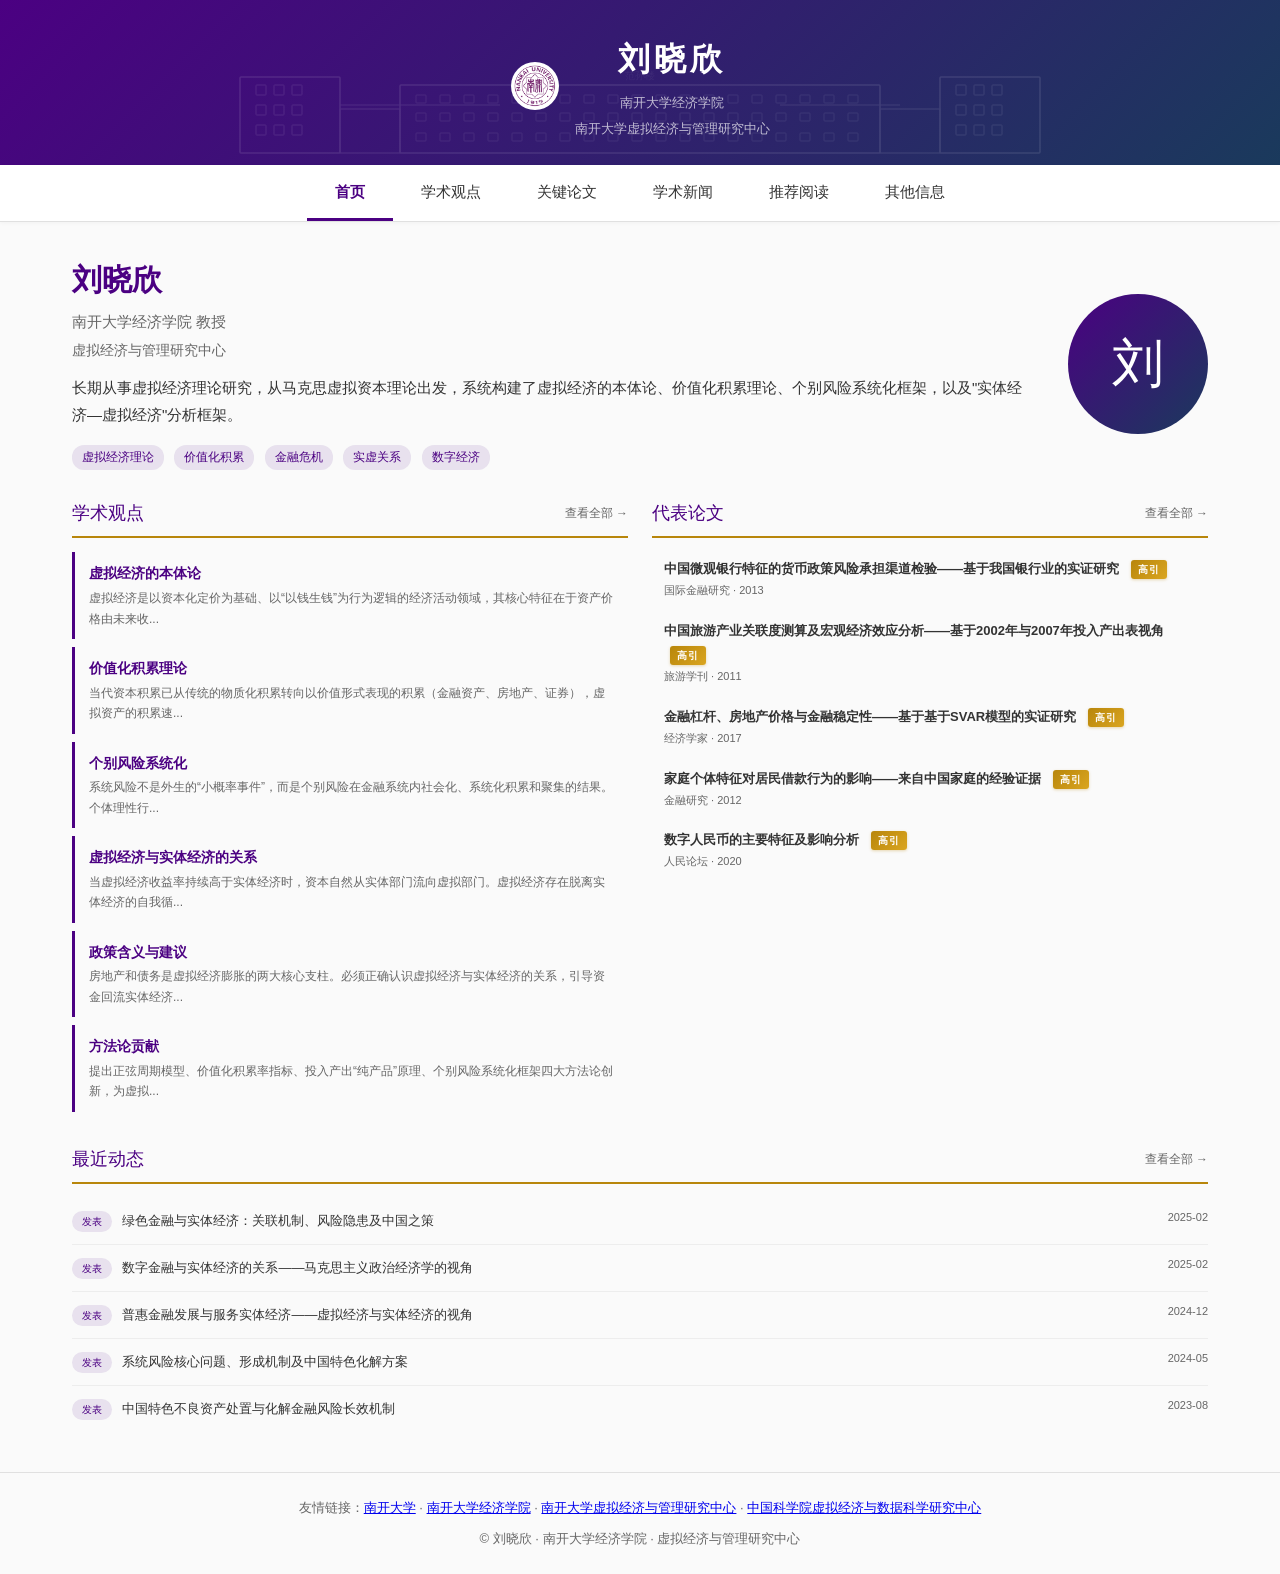
==== index.html @ 4fb9054a "Initial deploy: 刘晓欣学术网站 Co-Authored-By: Claude Opus 4.6 <noreply@anthropic.com>" ====
<!DOCTYPE html>
<html lang="zh-CN">
<head>
  <meta charset="UTF-8">
  <meta name="viewport" content="width=device-width, initial-scale=1.0">
  <title>刘晓欣 — 南开大学经济学院</title>
  <link rel="stylesheet" href="css/style.css">
  <style>
    .hero { display:flex; gap:36px; align-items:center; flex-wrap:wrap; padding:32px 0 24px; }
    .hero-text { flex:1; min-width:280px; }
    .hero-text h2 { font-family:'SimSun','Songti SC',serif; font-size:30px; color:var(--primary); margin-bottom:4px; }
    .hero-text .affil { font-size:15px; color:var(--text-light); margin-bottom:4px; }
    .hero-text .center-name { font-size:14px; color:var(--text-light); margin-bottom:12px; }
    .hero-text .desc { font-size:15px; color:var(--text); line-height:1.8; margin-bottom:14px; }
    .hero-avatar { flex:0 0 140px; }
    .hero-avatar img, .hero-avatar div { width:140px; height:140px; border-radius:50%; object-fit:cover; }
    .home-grid { display:grid; grid-template-columns:1fr 1fr; gap:24px; margin-bottom:28px; }
    .home-grid .full { grid-column:1 / -1; }
    .home-section-title { font-family:'SimSun','Songti SC',serif; font-size:18px; color:var(--primary); margin-bottom:14px; padding-bottom:8px; border-bottom:2px solid var(--accent); display:flex; justify-content:space-between; align-items:center; }
    .home-section-title a { font-size:12px; color:var(--text-light); text-decoration:none; font-weight:400; }
    .home-section-title a:hover { color:var(--primary); }
    .view-item { padding:10px 14px; border-left:3px solid var(--primary); margin-bottom:8px; cursor:pointer; transition:background 0.2s; }
    .view-item:hover { background:rgba(75,0,130,0.04); }
    .view-item .vi-title { font-size:14px; font-weight:600; color:var(--primary); }
    .view-item .vi-sub { font-size:12px; color:var(--text-light); margin-top:2px; }
    .paper-item { padding:8px 12px; border-radius:6px; margin-bottom:6px; cursor:pointer; transition:background 0.2s; }
    .paper-item:hover { background:rgba(75,0,130,0.04); }
    .paper-item .pi-title { font-size:13px; font-weight:600; color:var(--text); line-height:1.4; }
    .pi-title-wrap { display:flex; align-items:baseline; gap:6px; flex-wrap:wrap; }
    .paper-item .pi-meta { font-size:11px; color:var(--text-light); margin-top:2px; }
    .news-item { display:flex; justify-content:space-between; align-items:flex-start; padding:8px 0; border-bottom:1px solid rgba(0,0,0,0.05); }
    .news-item:last-child { border-bottom:none; }
    .news-item .ni-left { flex:1; }
    .news-item .ni-title { font-size:13px; color:var(--text); line-height:1.4; }
    .news-item .ni-date { font-size:11px; color:var(--text-light); margin-top:2px; white-space:nowrap; margin-left:12px; }
    @media (max-width:768px) { .home-grid { grid-template-columns:1fr; } .hero { flex-direction:column-reverse; text-align:center; } }
  </style>
</head>
<body>
  <div id="site-header"></div>

  <div class="container">
    <div class="hero">
      <div class="hero-text">
        <h2>刘晓欣</h2>
        <div class="affil">南开大学经济学院 教授</div>
        <div class="center-name">虚拟经济与管理研究中心</div>
        <div class="desc">长期从事虚拟经济理论研究，从马克思虚拟资本理论出发，系统构建了虚拟经济的本体论、价值化积累理论、个别风险系统化框架，以及"实体经济—虚拟经济"分析框架。</div>
        <div>
          <span class="tag tag-primary">虚拟经济理论</span>
          <span class="tag tag-primary">价值化积累</span>
          <span class="tag tag-primary">金融危机</span>
          <span class="tag tag-primary">实虚关系</span>
          <span class="tag tag-primary">数字经济</span>
        </div>
      </div>
      <div class="hero-avatar" style="position:relative;">
        <img id="avatar-img" src="" alt="刘晓欣" style="width:140px;height:140px;border-radius:50%;object-fit:cover;cursor:pointer;display:none;" onclick="document.getElementById('avatar-upload').click()">
        <div id="avatar-placeholder" style="width:140px;height:140px;border-radius:50%;background:linear-gradient(135deg,var(--primary),var(--secondary));display:flex;align-items:center;justify-content:center;color:#fff;font-size:52px;font-family:'SimSun','Songti SC',serif;cursor:pointer;" onclick="document.getElementById('avatar-upload').click()">刘</div>
        <input type="file" id="avatar-upload" accept="image/*" style="display:none;" onchange="uploadAvatar(this)">
      </div>
    </div>

    <div class="home-grid">
      <div>
        <div class="home-section-title">学术观点 <a href="views.html">查看全部 →</a></div>
        <div id="views-quick"></div>
      </div>
      <div>
        <div class="home-section-title">代表论文 <a href="papers.html">查看全部 →</a></div>
        <div id="top-papers"></div>
      </div>
      <div class="full">
        <div class="home-section-title">最近动态 <a href="news.html">查看全部 →</a></div>
        <div id="recent-news"></div>
      </div>
    </div>
  </div>

  <div id="site-footer"></div>

  <script src="js/data.js"></script>
  <script src="js/common.js"></script>
  <script src="js/editor.js"></script>
  <script>
    initPage('index');

    // 头像
    function loadAvatar() {
      const saved = Editor.getData('avatar_data');
      const img = document.getElementById('avatar-img');
      const ph = document.getElementById('avatar-placeholder');
      if (saved) {
        img.src = saved;
        img.style.display = 'block';
        ph.style.display = 'none';
      }
    }
    function uploadAvatar(input) {
      if (!input.files || !input.files[0]) return;
      const file = input.files[0];
      if (file.size > 5 * 1024 * 1024) { showToast('\u56fe\u7247\u4e0d\u80fd\u8d85\u8fc7 5MB'); return; }
      const reader = new FileReader();
      reader.onload = (e) => {
        Editor.saveData('avatar_data', e.target.result);
        loadAvatar();
        showToast('\u5934\u50cf\u5df2\u66f4\u65b0');
      };
      reader.readAsDataURL(file);
      input.value = '';
    }
    loadAvatar();

    // 学术观点（与 views.html 同步）
    const viewsData = Editor.getViewsData();
    const viewsQuick = document.getElementById('views-quick');
    viewsData.modules.forEach(m => {
      viewsQuick.innerHTML += `
        <div class="view-item" onclick="location.href='views.html#${m.id}'">
          <div class="vi-title">${m.title}</div>
          <div class="vi-sub">${m.summary.slice(0, 50)}...</div>
        </div>`;
    });

    // 代表论文（与 papers.html 同步：合并自定义论文 + 分类修改）
    const customPapers = Editor.getData('custom_papers') || [];
    const paperMods = PaperMods.getMods();
    const builtInPapers = PAPERS_DATA.filter(p => {
      const m = paperMods[p.id];
      return !m || !m.deleted;
    });
    const allPapers = [...builtInPapers, ...customPapers].map(p => ({
      ...p,
      category: PaperMods.getCategory(p.id, p.category),
      ...(paperMods[p.id] && paperMods[p.id].title ? { title: paperMods[p.id].title } : {}),
      ...(paperMods[p.id] && paperMods[p.id].authors ? { authors: paperMods[p.id].authors } : {}),
      ...(paperMods[p.id] && paperMods[p.id].journal ? { journal: paperMods[p.id].journal } : {}),
      ...(paperMods[p.id] && paperMods[p.id].year ? { year: paperMods[p.id].year } : {}),
      ...(paperMods[p.id] && paperMods[p.id].contribution ? { contribution: paperMods[p.id].contribution } : {})
    }));
    const topPapers = document.getElementById('top-papers');
    allPapers.filter(p => p.topCited).slice(0, 6).forEach(p => {
      topPapers.innerHTML += `
        <div class="paper-item" onclick="location.href='paper.html?id=${p.id}'">
          <div class="pi-title-wrap"><span class="pi-title">${p.title}</span><span class="badge-top">高引</span></div>
          <div class="pi-meta">${p.journal} · ${p.year}</div>
        </div>`;
    });

    // 最近动态（与 news.html 同步）
    const recentNewsData = NewsEditor.getData();
    const recentNews = document.getElementById('recent-news');
    recentNewsData.slice(0, 5).forEach(n => {
      const typeClass = { '\u8bb2\u5ea7':'tag-lecture', '\u83b7\u5956':'tag-award', '\u5a92\u4f53':'tag-media', '\u653f\u7b56':'tag-policy', '\u53d1\u8868':'tag-publish' }[n.type] || 'tag-primary';
      const titleHtml = n.source
        ? `<a href="${n.source}" target="_blank" style="color:var(--text);text-decoration:none;">${n.title}</a>`
        : `<span>${n.title}</span>`;
      recentNews.innerHTML += `
        <div class="news-item">
          <div class="ni-left">
            <span class="tag ${typeClass}" style="font-size:10px;">${n.type}</span>
            <span class="ni-title">${titleHtml}</span>
          </div>
          <span class="ni-date">${n.date}</span>
        </div>`;
    });
  </script>
</body>
</html>
---- css/style.css ----
/* 刘晓欣学术网站 - 全站公共样式 */

:root {
  --primary: #4B0082;
  --secondary: #1a3a5c;
  --accent: #B8860B;
  --bg: #fafafa;
  --card-bg: #ffffff;
  --text: #333333;
  --text-light: #666666;
  --border: #e0e0e0;
  --hover: #5a1099;
  --radius: 8px;
  --shadow: 0 2px 12px rgba(0,0,0,0.08);
}

* { margin: 0; padding: 0; box-sizing: border-box; }

body {
  font-family: 'PingFang SC', 'Microsoft YaHei', sans-serif;
  background: var(--bg);
  color: var(--text);
  line-height: 1.7;
  min-height: 100vh;
}

/* Header */
.site-header {
  background: linear-gradient(135deg, var(--primary), var(--secondary));
  color: #fff;
  padding: 32px 0 24px;
  text-align: center;
  position: relative;
  overflow: hidden;
}
.header-content {
  display: flex;
  align-items: center;
  justify-content: center;
  gap: 16px;
  position: relative;
}
.header-emblem {
  width: 48px;
  height: 48px;
  object-fit: contain;
  flex-shrink: 0;
  position: relative;
  border-radius: 50%;
  background: #fff;
  padding: 3px;
}
.site-header h1 {
  font-family: 'SimSun', 'Songti SC', serif;
  font-size: 32px;
  letter-spacing: 4px;
  margin-bottom: 6px;
  position: relative;
}
.site-header .subtitle {
  font-size: 15px;
  opacity: 0.85;
  letter-spacing: 2px;
  position: relative;
}
.site-header .affiliation {
  font-size: 13px;
  opacity: 0.7;
  margin-top: 4px;
  position: relative;
}
.header-building {
  position: absolute;
  bottom: 0;
  left: 0;
  right: 0;
  opacity: 0.1;
  pointer-events: none;
}
.header-building svg {
  display: block;
  margin: 0 auto;
  width: 100%;
  max-width: 960px;
  height: auto;
}

/* Navigation */
.site-nav {
  background: #fff;
  border-bottom: 1px solid var(--border);
  display: flex;
  justify-content: center;
  gap: 0;
  position: sticky;
  top: 0;
  z-index: 100;
  box-shadow: 0 1px 4px rgba(0,0,0,0.04);
}
.site-nav a {
  text-decoration: none;
  color: var(--text);
  font-size: 15px;
  font-weight: 500;
  padding: 14px 28px;
  transition: color 0.2s, border-bottom 0.2s;
  border-bottom: 3px solid transparent;
}
.site-nav a:hover { color: var(--primary); }
.site-nav a.active {
  color: var(--primary);
  border-bottom-color: var(--primary);
  font-weight: 600;
}

/* Main container */
.container {
  max-width: 1200px;
  margin: 0 auto;
  padding: 0 32px;
}

/* Section */
.section { padding: 40px 0; }
.section-title {
  font-family: 'SimSun', 'Songti SC', serif;
  font-size: 22px;
  color: var(--primary);
  margin-bottom: 24px;
  padding-bottom: 10px;
  border-bottom: 2px solid var(--accent);
  display: inline-block;
}

/* Card */
.card {
  background: var(--card-bg);
  border-radius: var(--radius);
  box-shadow: var(--shadow);
  padding: 24px;
  margin-bottom: 20px;
  border: 1px solid var(--border);
  transition: transform 0.2s, box-shadow 0.2s;
}
.card:hover {
  transform: translateY(-2px);
  box-shadow: 0 4px 16px rgba(0,0,0,0.12);
}

/* Tag */
.tag {
  display: inline-block;
  font-size: 12px;
  padding: 2px 10px;
  border-radius: 12px;
  margin-right: 6px;
  margin-bottom: 4px;
}
.tag-primary { background: rgba(75,0,130,0.1); color: var(--primary); }
.tag-accent { background: rgba(184,134,11,0.12); color: var(--accent); }
.tag-lecture { background: rgba(75,0,130,0.1); color: var(--primary); }
.tag-award { background: rgba(184,134,11,0.12); color: var(--accent); }
.tag-media { background: rgba(26,58,92,0.1); color: var(--secondary); }
.tag-policy { background: rgba(0,128,0,0.1); color: green; }
.tag-publish { background: rgba(75,0,130,0.1); color: var(--primary); }

/* Top cited badge */
.badge-top {
  display: inline-flex;
  align-items: center;
  background: linear-gradient(135deg, #B8860B, #DAA520);
  color: #fff;
  font-size: 10px;
  font-weight: 600;
  padding: 1px 7px;
  border-radius: 3px;
  margin-left: 6px;
  vertical-align: middle;
  white-space: nowrap;
  letter-spacing: 1px;
  text-transform: uppercase;
  box-shadow: 0 1px 3px rgba(184,134,11,0.3);
}

/* Button */
.btn {
  display: inline-block;
  padding: 8px 20px;
  border-radius: 6px;
  font-size: 14px;
  cursor: pointer;
  border: none;
  transition: background 0.2s, transform 0.1s;
}
.btn:active { transform: scale(0.97); }
.btn-primary { background: var(--primary); color: #fff; }
.btn-primary:hover { background: var(--hover); }
.btn-outline {
  background: transparent;
  color: var(--primary);
  border: 1px solid var(--primary);
}
.btn-outline:hover { background: rgba(75,0,130,0.06); }
.btn-sm { padding: 5px 14px; font-size: 13px; }
.btn-danger { background: #dc3545; color: #fff; }
.btn-danger:hover { background: #c82333; }

/* Footer */
.site-footer {
  text-align: center;
  padding: 24px;
  color: var(--text-light);
  font-size: 13px;
  border-top: 1px solid var(--border);
  margin-top: 40px;
}

/* Utility */
.flex-between { display: flex; justify-content: space-between; align-items: center; }
.flex-center { display: flex; justify-content: center; align-items: center; }
.gap-8 { gap: 8px; }
.gap-16 { gap: 16px; }
.mt-8 { margin-top: 8px; }
.mt-16 { margin-top: 16px; }
.mt-24 { margin-top: 24px; }
.mb-8 { margin-bottom: 8px; }
.mb-16 { margin-bottom: 16px; }
.text-light { color: var(--text-light); }
.text-sm { font-size: 13px; }
.text-accent { color: var(--accent); }

/* Search box */
.search-box {
  width: 100%;
  padding: 10px 16px;
  border: 1px solid var(--border);
  border-radius: 6px;
  font-size: 14px;
  outline: none;
  transition: border-color 0.2s;
}
.search-box:focus { border-color: var(--primary); }

/* Filter buttons */
.filter-bar {
  display: flex;
  flex-wrap: wrap;
  gap: 8px;
  margin-bottom: 20px;
}
.filter-btn {
  padding: 6px 16px;
  border-radius: 20px;
  font-size: 13px;
  cursor: pointer;
  border: 1px solid var(--border);
  background: #fff;
  color: var(--text);
  transition: all 0.2s;
}
.filter-btn:hover { border-color: var(--primary); color: var(--primary); }
.filter-btn.active {
  background: var(--primary);
  color: #fff;
  border-color: var(--primary);
}

/* Modal */
.modal-overlay {
  display: none;
  position: fixed;
  top: 0; left: 0; right: 0; bottom: 0;
  background: rgba(0,0,0,0.5);
  z-index: 1000;
  justify-content: center;
  align-items: center;
}
.modal-overlay.active { display: flex; }
.modal {
  background: #fff;
  border-radius: var(--radius);
  padding: 28px;
  max-width: 600px;
  width: 90%;
  max-height: 80vh;
  overflow-y: auto;
  box-shadow: 0 8px 32px rgba(0,0,0,0.2);
}
.modal h3 {
  font-size: 18px;
  color: var(--primary);
  margin-bottom: 16px;
}

/* Toast */
.toast {
  position: fixed;
  top: 20px;
  left: 50%;
  transform: translateX(-50%) translateY(-100px);
  background: var(--primary);
  color: #fff;
  padding: 12px 24px;
  border-radius: 6px;
  font-size: 14px;
  z-index: 2000;
  transition: transform 0.3s;
  box-shadow: 0 4px 16px rgba(0,0,0,0.2);
}
.toast.show { transform: translateX(-50%) translateY(0); }

/* Timeline */
.timeline {
  position: relative;
  padding-left: 32px;
}
.timeline::before {
  content: '';
  position: absolute;
  left: 8px;
  top: 0;
  bottom: 0;
  width: 2px;
  background: var(--border);
}
.timeline-item {
  position: relative;
  margin-bottom: 28px;
  padding-left: 16px;
}
.timeline-item::before {
  content: '';
  position: absolute;
  left: -28px;
  top: 6px;
  width: 12px;
  height: 12px;
  border-radius: 50%;
  background: var(--primary);
  border: 2px solid #fff;
  box-shadow: 0 0 0 2px var(--primary);
}
.timeline-item .date {
  font-size: 13px;
  color: var(--text-light);
  margin-bottom: 4px;
}
.timeline-item .title {
  font-size: 16px;
  font-weight: 600;
  color: var(--text);
  margin-bottom: 4px;
}
.timeline-item .content {
  font-size: 14px;
  color: var(--text-light);
  line-height: 1.8;
  position: relative;
}
.timeline-item .content.collapsed {
  max-height: calc(1.8em * 5);
  overflow: hidden;
}
.timeline-item .content.collapsed::after {
  content: '';
  position: absolute;
  bottom: 0;
  left: 0;
  right: 0;
  height: 2.5em;
  background: linear-gradient(to bottom, transparent, var(--bg));
  pointer-events: none;
}
.timeline-item .content p {
  text-indent: 2em;
  margin-bottom: 0.5em;
}
.news-title-link { color:var(--text); text-decoration:none; }
.news-title-link:hover { color:var(--primary); }

/* Editor */
.edit-area {
  width: 100%;
  min-height: 200px;
  padding: 12px;
  border: 1px solid var(--border);
  border-radius: 6px;
  font-size: 14px;
  line-height: 1.7;
  font-family: 'PingFang SC', 'Microsoft YaHei', sans-serif;
  resize: vertical;
}
.edit-area:focus { border-color: var(--primary); outline: none; }

.module-actions {
  display: flex;
  gap: 8px;
  margin-top: 12px;
}

.module-header {
  display: flex;
  justify-content: space-between;
  align-items: flex-start;
}

.edit-icon {
  cursor: pointer;
  color: var(--text-light);
  font-size: 18px;
  transition: color 0.2s;
  background: none;
  border: none;
  padding: 4px;
}
.edit-icon:hover { color: var(--primary); }

/* Markdown content */
.md-content h3 { font-size: 16px; color: var(--primary); margin: 16px 0 8px; }
.md-content h4 { font-size: 15px; color: var(--text); margin: 12px 0 6px; }
.md-content p { margin-bottom: 8px; }
.md-content ul, .md-content ol { padding-left: 20px; margin-bottom: 8px; }
.md-content li { margin-bottom: 4px; }
.md-content blockquote {
  border-left: 3px solid var(--accent);
  padding: 8px 16px;
  margin: 12px 0;
  background: rgba(184,134,11,0.05);
  font-style: italic;
}
.md-content strong { color: var(--primary); }

/* Version list */
.version-list {
  max-height: 400px;
  overflow-y: auto;
}
.version-item {
  padding: 10px 12px;
  border-bottom: 1px solid var(--border);
  cursor: pointer;
  transition: background 0.2s;
}
.version-item:hover { background: rgba(75,0,130,0.04); }
.version-item .ts { font-size: 12px; color: var(--text-light); }
.version-item .action { font-size: 13px; color: var(--text); }

/* Responsive */
@media (max-width: 768px) {
  .site-header h1 { font-size: 24px; }
  .header-emblem { width: 34px; height: 34px; padding: 2px; }
  .header-content { gap: 10px; }
  .site-nav a { padding: 12px 16px; font-size: 14px; }
  .container { padding: 0 16px; }
  .card { padding: 16px; }
}
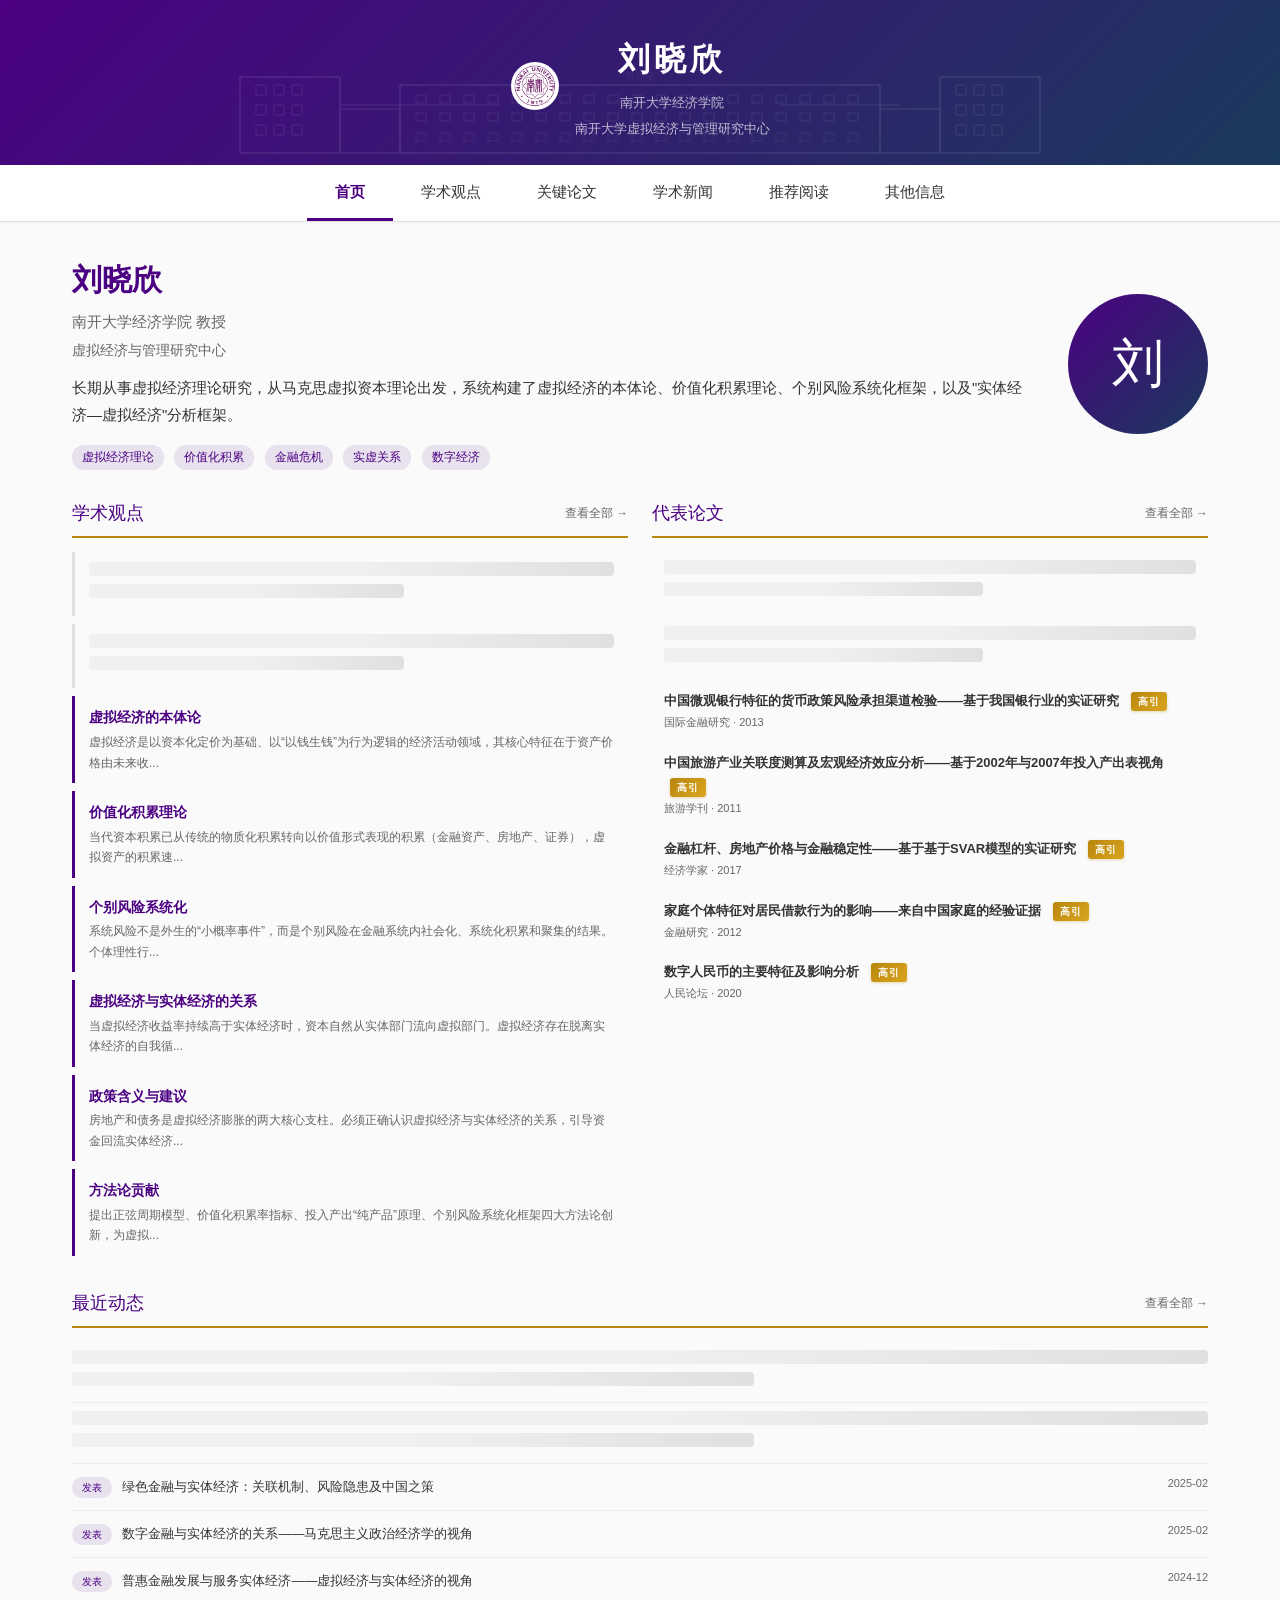
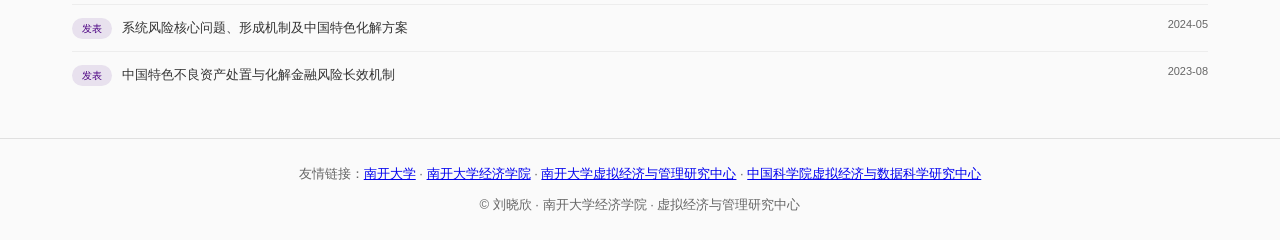
==== commit 6df35bd8: "性能优化：PDF按需加载、前端体验优化、资源压缩 1. PDF按需加载：paper.html不再自动加载PDF到iframe，改为点击按钮后按需加载，附带loading动画 2. 前端体验优化：全局页" ====
--- a/index.html
+++ b/index.html
@@ -64,15 +64,24 @@
     <div class="home-grid">
       <div>
         <div class="home-section-title">学术观点 <a href="views.html">查看全部 →</a></div>
-        <div id="views-quick"></div>
+        <div id="views-quick">
+          <div style="padding:10px 14px;border-left:3px solid var(--border);margin-bottom:8px;"><div class="skeleton skeleton-text"></div><div class="skeleton skeleton-text short"></div></div>
+          <div style="padding:10px 14px;border-left:3px solid var(--border);margin-bottom:8px;"><div class="skeleton skeleton-text"></div><div class="skeleton skeleton-text short"></div></div>
+        </div>
       </div>
       <div>
         <div class="home-section-title">代表论文 <a href="papers.html">查看全部 →</a></div>
-        <div id="top-papers"></div>
+        <div id="top-papers">
+          <div style="padding:8px 12px;border-radius:6px;margin-bottom:6px;"><div class="skeleton skeleton-text"></div><div class="skeleton skeleton-text short"></div></div>
+          <div style="padding:8px 12px;border-radius:6px;margin-bottom:6px;"><div class="skeleton skeleton-text"></div><div class="skeleton skeleton-text short"></div></div>
+        </div>
       </div>
       <div class="full">
         <div class="home-section-title">最近动态 <a href="news.html">查看全部 →</a></div>
-        <div id="recent-news"></div>
+        <div id="recent-news">
+          <div style="padding:8px 0;border-bottom:1px solid rgba(0,0,0,0.05);"><div class="skeleton skeleton-text"></div><div class="skeleton skeleton-text short"></div></div>
+          <div style="padding:8px 0;border-bottom:1px solid rgba(0,0,0,0.05);"><div class="skeleton skeleton-text"></div><div class="skeleton skeleton-text short"></div></div>
+        </div>
       </div>
     </div>
   </div>
--- a/css/style.css
+++ b/css/style.css
@@ -445,6 +445,44 @@
 .version-item .ts { font-size: 12px; color: var(--text-light); }
 .version-item .action { font-size: 13px; color: var(--text); }
 
+/* Page loading overlay */
+.page-loading {
+  position: fixed;
+  top: 0; left: 0; right: 0; bottom: 0;
+  background: var(--bg);
+  z-index: 9999;
+  display: flex;
+  align-items: center;
+  justify-content: center;
+  transition: opacity 0.3s;
+}
+.page-loading.fade-out { opacity: 0; pointer-events: none; }
+.page-loading .loading-spinner {
+  width: 40px; height: 40px;
+  border: 3px solid var(--border);
+  border-top-color: var(--primary);
+  border-radius: 50%;
+  animation: spin 0.8s linear infinite;
+}
+@keyframes spin { to { transform: rotate(360deg); } }
+
+/* Skeleton placeholder */
+.skeleton {
+  background: linear-gradient(90deg, #f0f0f0 25%, #e0e0e0 50%, #f0f0f0 75%);
+  background-size: 200% 100%;
+  animation: shimmer 1.5s infinite;
+  border-radius: 4px;
+}
+@keyframes shimmer { 0% { background-position: 200% 0; } 100% { background-position: -200% 0; } }
+.skeleton-text { height: 14px; margin-bottom: 8px; }
+.skeleton-text.short { width: 60%; }
+.skeleton-card {
+  padding: 16px 20px;
+  margin-bottom: 20px;
+  border-radius: var(--radius);
+  border: 1px solid var(--border);
+}
+
 /* Responsive */
 @media (max-width: 768px) {
   .site-header h1 { font-size: 24px; }
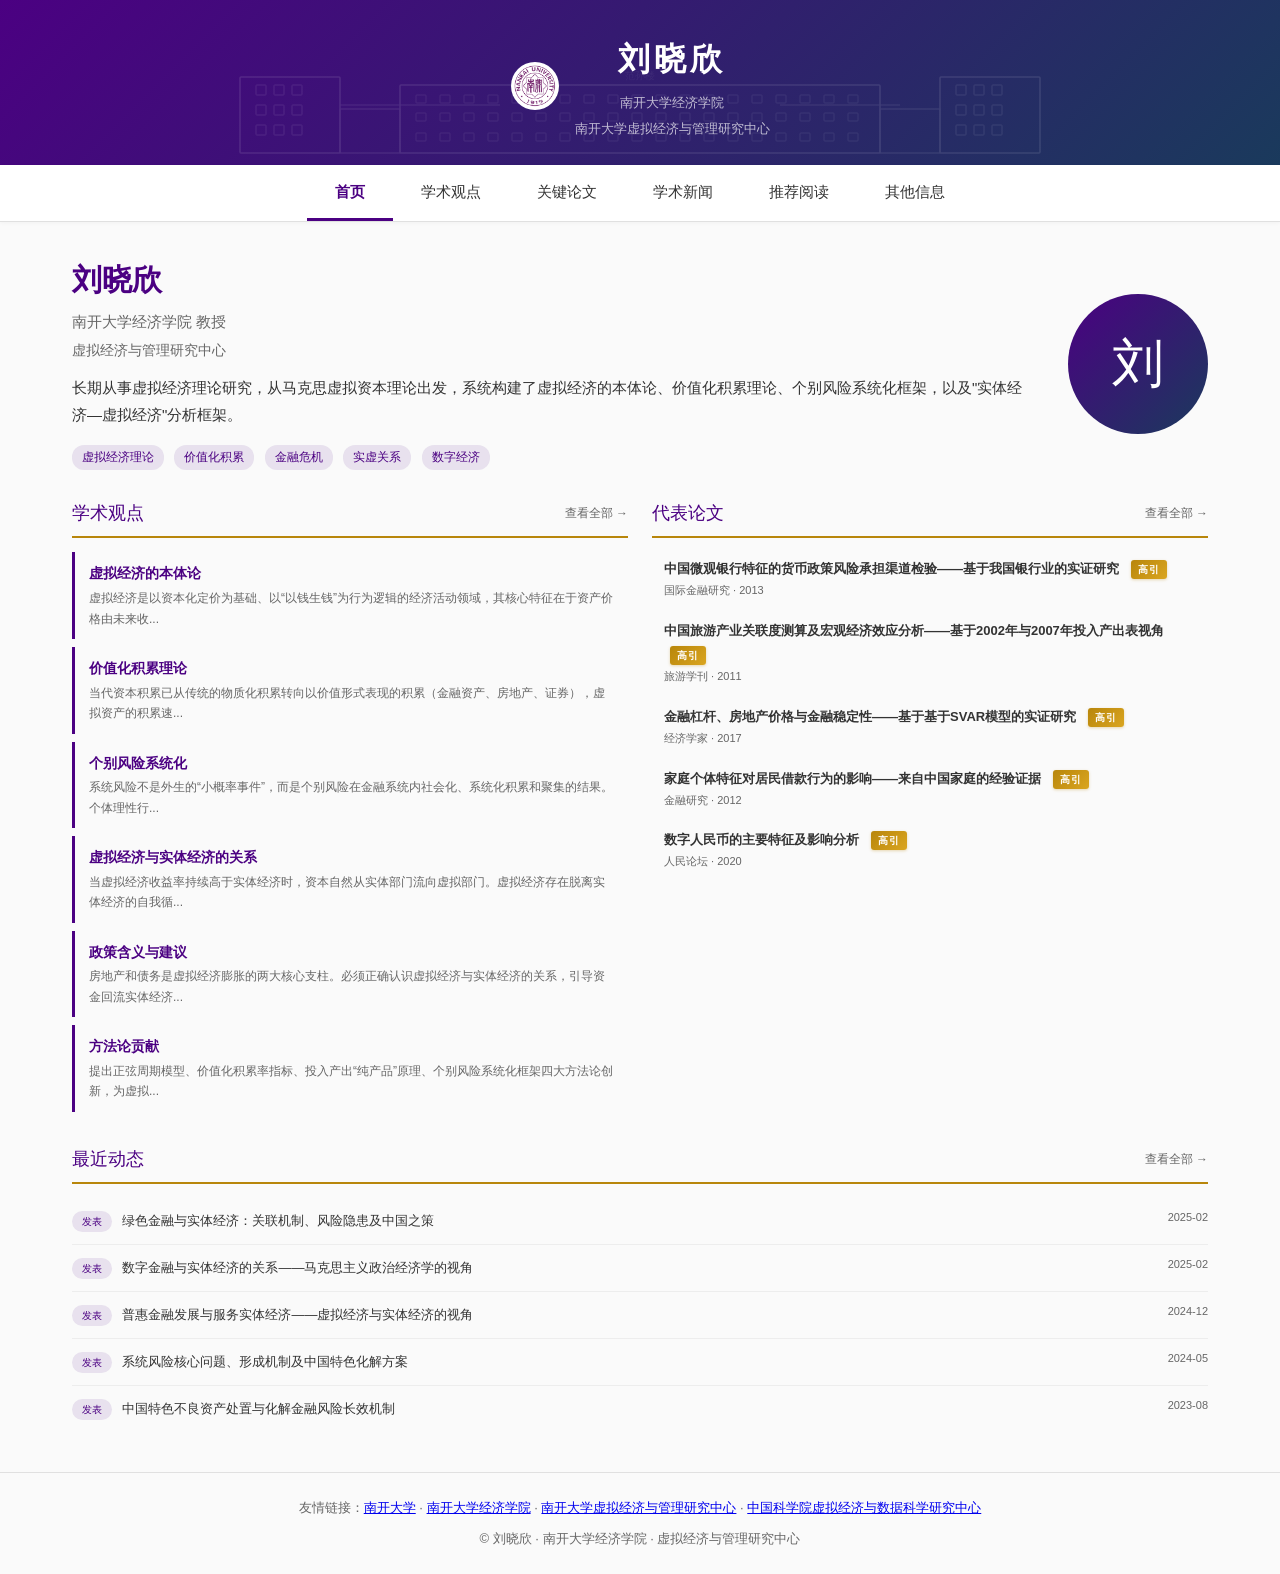
==== commit ebce088d: "修复：PDF恢复直接展示，首页去掉无效骨架屏 1. paper.html: PDF恢复为iframe直接加载，移除延迟加载逻辑 2. index.html: 首页数据为同步加载，骨架屏会导致内容残留，" ====
--- a/index.html
+++ b/index.html
@@ -64,24 +64,15 @@
     <div class="home-grid">
       <div>
         <div class="home-section-title">学术观点 <a href="views.html">查看全部 →</a></div>
-        <div id="views-quick">
-          <div style="padding:10px 14px;border-left:3px solid var(--border);margin-bottom:8px;"><div class="skeleton skeleton-text"></div><div class="skeleton skeleton-text short"></div></div>
-          <div style="padding:10px 14px;border-left:3px solid var(--border);margin-bottom:8px;"><div class="skeleton skeleton-text"></div><div class="skeleton skeleton-text short"></div></div>
-        </div>
+        <div id="views-quick"></div>
       </div>
       <div>
         <div class="home-section-title">代表论文 <a href="papers.html">查看全部 →</a></div>
-        <div id="top-papers">
-          <div style="padding:8px 12px;border-radius:6px;margin-bottom:6px;"><div class="skeleton skeleton-text"></div><div class="skeleton skeleton-text short"></div></div>
-          <div style="padding:8px 12px;border-radius:6px;margin-bottom:6px;"><div class="skeleton skeleton-text"></div><div class="skeleton skeleton-text short"></div></div>
-        </div>
+        <div id="top-papers"></div>
       </div>
       <div class="full">
         <div class="home-section-title">最近动态 <a href="news.html">查看全部 →</a></div>
-        <div id="recent-news">
-          <div style="padding:8px 0;border-bottom:1px solid rgba(0,0,0,0.05);"><div class="skeleton skeleton-text"></div><div class="skeleton skeleton-text short"></div></div>
-          <div style="padding:8px 0;border-bottom:1px solid rgba(0,0,0,0.05);"><div class="skeleton skeleton-text"></div><div class="skeleton skeleton-text short"></div></div>
-        </div>
+        <div id="recent-news"></div>
       </div>
     </div>
   </div>
